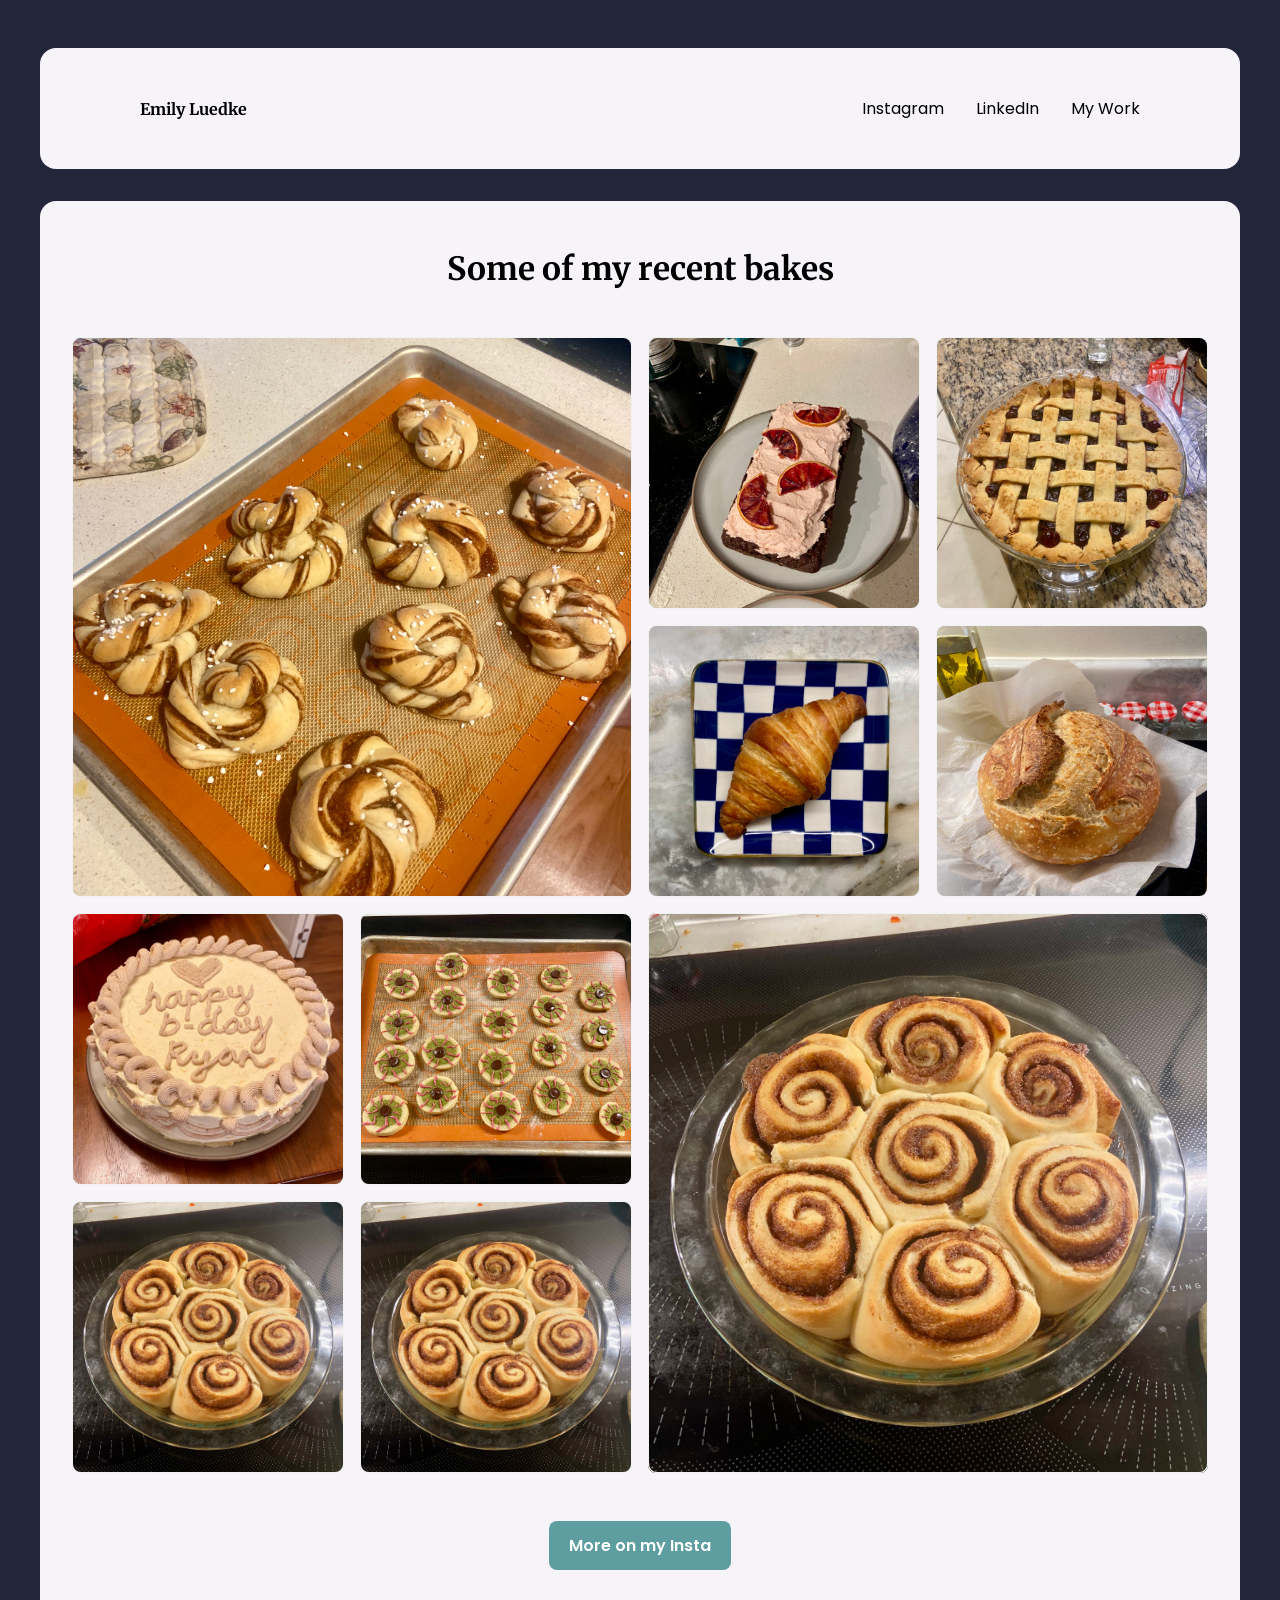
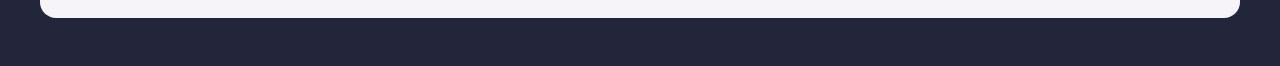
==== bakes.html @ c0945ab3 "initial commit" ====
<!DOCTYPE html>
<html lang="en">
<head>
    <meta charset="UTF-8">
    <meta name="viewport" content="width=device-width, initial-scale=1.0">
    <title>Emily Luedke</title>
    <link rel="stylesheet" href="bake-style.css">
</head>

<body>
    <header>
        <nav>
            <ul>
                <li><a href="index.html">Emily Luedke</a></li>
                <li><a href="https://www.instagram.com/emilyluedke/">Instagram</a></li>
                <li><a href="https://www.linkedin.com/in/emily-luedke/">LinkedIn</a></li>
                <li><a href="bakes.html">My Work</a></li>
            </ul>
        </nav>
    </header>

    <section id="my-work">
        <h2>Some of my recent bakes</h2>
        <div id="test" class="grid-container">
            
            <div style="grid-area: img1" class="flip-box">
                <div class="flip-box-inner">
                    <div class="flip-box-front">
                        <img  src="bakes/kanellbular.jpg" alt="">
                    </div>
                    <div class="flip-box-back">
                        <div>Kanelbullar (Swedish cardamom buns)</div>
                    </div>
                </div>
            </div>

            <div style="grid-area: img2" class="flip-box">
                <div class="flip-box-inner">
                    <div class="flip-box-front">
                        <img src="bakes/blood-orange.jpg" alt="liuywehrf">
                    </div>
                    <div class="flip-box-back">
                        <div>Blood oranage chocolate cake.</div>
                    </div>
                </div>
            </div>

            <div style="grid-area: img3" class="flip-box">
                <div class="flip-box-inner">
                    <div class="flip-box-front">
                        <img  src="bakes/cherry-pie.jpg" alt="">
                    </div>
                    <div class="flip-box-back">
                        <div>Cherry pie.</div>
                    </div>
                </div>
            </div>

            <div style="grid-area: img4" class="flip-box">
                <div class="flip-box-inner">
                    <div class="flip-box-front">
                        <img  src="bakes/croisant.jpg" alt="">
                    </div>
                    <div class="flip-box-back">
                        <div>Croissants.</div>
                    </div>
                </div>
            </div>

            <div style="grid-area: img5" class="flip-box">
                <div class="flip-box-inner">
                    <div class="flip-box-front">
                        <img  src="bakes/sourdough.jpeg" alt="">
                    </div>
                    <div class="flip-box-back">
                        <div>Sourdough bread.</div>
                    </div>
                </div>
            </div>

            <div style="grid-area: img6" class="flip-box">
                <div class="flip-box-inner">
                    <div class="flip-box-front">
                        <img  src="bakes/cake.jpeg" alt="">
                    </div>
                    <div class="flip-box-back">
                        <div>Cardamom orange cake.</div>
                    </div>
                </div>
            </div>

            <div style="grid-area: img7" class="flip-box">
                <div class="flip-box-inner">
                    <div class="flip-box-front">
                        <img  src="bakes/halloween.jpeg" alt="">
                    </div>
                    <div class="flip-box-back">
                        <div>Spooky sugar cookies.</div>
                    </div>
                </div>
            </div>

            <div style="grid-area: img8" class="flip-box">
                <div class="flip-box-inner">
                    <div class="flip-box-front">
                        <img  src="bakes/cinnamon-rolls.jpeg" alt="">
                    </div>
                    <div class="flip-box-back">
                        <div>Cinnamon rolls.</div>
                    </div>
                </div>
            </div>

            <div style="grid-area: img9" class="flip-box">
                <div class="flip-box-inner">
                    <div class="flip-box-front">
                        <img  src="bakes/cinnamon-rolls.jpeg" alt="">
                    </div>
                    <div class="flip-box-back">
                        <div>Tejuygxt.</div>
                    </div>
                </div>
            </div>

            <div style="grid-area: img10" class="flip-box">
                <div class="flip-box-inner">
                    <div class="flip-box-front">
                        <img  src="bakes/cinnamon-rolls.jpeg" alt="">
                    </div>
                    <div class="flip-box-back">
                        <div>Tejuygxt.</div>
                    </div>
                </div>
            </div>
           
            <!-- <img style="grid-area: img1" src="bakes/kanellbular.jpg" alt="">  -->
            <!-- <img style="grid-area: img2" src="bakes/blood-orange.jpg" alt="">  -->
            <!-- <img style="grid-area: img3" src="bakes/cherry-pie.jpg" alt=""> -->
            <!-- <img style="grid-area: img4" src="bakes/croisant.jpg" alt=""> -->
            <!-- <img style="grid-area: img5" src="bakes/sourdough.jpeg" alt=""> -->
            <!-- <img style="grid-area: img6" src="bakes/cake.jpeg" alt=""> -->
            <!-- <img style="grid-area: img7" src="bakes/halloween.jpeg" alt=""> -->
            <img style="grid-area: img8" src="bakes/cinnamon-rolls.jpeg" alt="">
            <!-- <img style="grid-area: img9" src="bakes/cinnamon-rolls.jpeg" alt=""> -->
            <!-- <img style="grid-area: img3" src="bakes/cinnamon-rolls.jpeg" alt=""> -->
        <!-- <span style="grid-area: img3"></span> -->
        </div>
        <a href="https://www.instagram.com/emilyluedke/" class="cta-button">More on my Insta</a>
    </section>
</body>
---- bake-style.css ----
@import url('https://fonts.googleapis.com/css2?family=Cormorant+Garamond:ital,wght@0,300..700;1,300..700&display=swap');
@import url('https://fonts.googleapis.com/css2?family=Cormorant+Garamond:ital,wght@0,300..700;1,300..700&family=Poppins:ital,wght@0,100;0,200;0,300;0,400;0,500;0,600;0,700;0,800;0,900;1,100;1,200;1,300;1,400;1,500;1,600;1,700;1,800;1,900&display=swap');
@import url('https://fonts.googleapis.com/css2?family=Cormorant+Garamond:ital,wght@0,300..700;1,300..700&family=Merriweather:ital,opsz,wght@0,18..144,300..900;1,18..144,300..900&family=Poppins:ital,wght@0,100;0,200;0,300;0,400;0,500;0,600;0,700;0,800;0,900;1,100;1,200;1,300;1,400;1,500;1,600;1,700;1,800;1,900&display=swap');

:root {
    --base-color: #ffffff;
    --text-color: #000000;
    --primary-color: #5F9EA0;
    --secondary-color: #9999ff;
    --color-1: #F9F6F3;
    --color-2: #F3F7F9;
    --color-3: #F6F3F9;
    --color-4: #23263B;
}

* {
    margin: 0;
    padding: 0;
    box-sizing: border-box;
}

html {
    font-family: Poppins,'Segoe UI', Tahoma, Geneva, Verdana, sans-serif;
    color: var(--text-color);
}

body {
    padding: 1em;
    background-color: var(--color-4);
    /*background-image: url('images/baker.JPG');*/
    background-size: auto;
}

h1, h2, h3 {
    font-family: Merriweather, Poppins, 'Segoe UI', Tahoma, Geneva, Verdana, sans-serif;
}

nav {
    margin: 1em auto 1em auto;
    width: min(1000px, 100%);
}

nav ul {
    display: flex;
    align-items: center;
    list-style-type: none;
    gap: 2em;
}

nav li:first-child {
    margin-right: auto;
    font-family: Merriweather, Poppins;
    font-weight: bold;
}

nav a {
    text-decoration: none;
    color: var(--text-color);
}

nav a:hover {
    text-decoration: underline;
}

header, section {
    margin: 2em auto;
    width: min(75em, 100%);
    background-color: var(--color-3);
    padding: min(2em, 15%);
    border-radius: 1em;
}

.flex-container {
    display: flex;
    justify-content: center;
    align-items: center;
    flex-wrap: wrap;
    gap: 3em;
}

header img {
    max-width: 100%;
    border-radius: 1em;
    object-fit: cover;
    object-position: bottom;
}

.text-container {
    flex: 0 1 34em;
}

h1 {
    font-size: 2.5rem;
}

.text-container p {
    margin: .75em 0 1em 0;
    font-size: 1.25rem;
}

.cta-button {
    display: inline-block;
    text-decoration: none;
    color: white;
    background-color: var(--primary-color);
    padding: .75em 1.25em;
    border-radius: .5em;
    font-weight: 600;
}

.secondary {
    background-color: var(--secondary-color);
}

section {
    padding: 3em min(2em, 15%);
    background-color: var(--color-2);
    text-align: center;
}

h2 {
    font-size: 2rem;
}

section p {
    margin-top: 1em;
    font-size: 1.25rem;
}

section#my-work {
    background-color: var(--color-3);
}


details {
    margin-top: 1em;
    background-color: var(--base-color);
    border-radius: 1em;
}

details summary {
    padding: 1em;
    font-size: 1.7rem;
    font-family: Merriweather, Poppins, 'Segoe UI', Tahoma, Geneva, Verdana, sans-serif;
}

details p {
    padding: 0 2em 2em 2em;
}

footer {
    padding-bottom: 1.5em;
    text-align: center;
}

footer a {
    margin: 0 1em;
    text-decoration: none;
    color: var(--text-color);
}

footer a:hover {
    text-decoration: underline;
}

@media(max-width: 988px) {
    header {
        text-align: center;
    }

    header .text-container {
        padding-top: 0;
    }
}

@media(max-width: 640px) {
    nav li {
        display: none;
    }

    nav li:first-child, 
    nav li:last-child {
        display: block;
    }

    header {
        margin-top: 0;
    }

    .cta-button {
        margin-top: .5em;
        width: 100%;
    }

    .grid-container {
        display: flex;
        flex-direction: column;
    }

    .text-container p {
        font-size: 1rem;
    }

    h2 {
        font-size: 1.5rem;
    }
}


.grid-container {
    margin-top: 3em;
    margin-bottom: 3em;
    display: grid;
    width: 100%;
    grid-template-columns: repeat(4, 1fr);
    grid-template-rows: repeat(4, 1fr);
    grid-template-areas: 
    "img1 img1 img2 img3"
    "img1 img1 img4 img5"
    "img6 img7 img8 img8"
    "img9 img10 img8 img8";
    gap: 1em;
}

.grid-container img {
    height: 100%;
    width: 100%;
    border-radius: .5em;
    transition: 100ms ease;
}

/*
.grid-container img:hover {
    scale: 1.05;
}
*/

/* The flip box container - set the width and height to whatever you want. We have added the border property to demonstrate that the flip itself goes out of the box on hover (remove perspective if you don't want the 3D effect */
.flip-box {
  background-color: var(--color-3);
  width: 1fr;
  height: 1fr;
  border: 1px solid #f1f1f1;
  perspective: 1000px; /* Remove this if you don't want the 3D effect */
  border-radius: .5em;
  transition: 1s ease;
}

/* This container is needed to position the front and back side */
.flip-box-inner {
  position: relative;
  width: 100%;
  height: 100%;
  text-align: center;
  transition: transform 0.8s;
  transform-style: preserve-3d;
  border-radius: .5em;
  transition: 1s ease;
}

/* Do an horizontal flip when you move the mouse over the flip box container */
.flip-box:hover .flip-box-inner {
  transform: rotateY(180deg);
}

/* Position the front and back side */
.flip-box-front, .flip-box-back {
  position: absolute;
  width: 100%;
  height: 100%;
  -webkit-backface-visibility: hidden; /* Safari */
  backface-visibility: hidden;
  border-radius: .5em;
  transition: 1s ease;
}

/* Style the front side (fallback if image is missing) */
.flip-box-front {
  background-color: #bbb;
  color: black;
}

.flip-box-back div {
    justify-content: center;
    align-items: center;
    display: flex;
    width: 100%;
    height: 100%;
}

/* Style the back side */
.flip-box-back {
  background-color: var(--color-4);
  color: white;
  transform: rotateY(180deg);
}
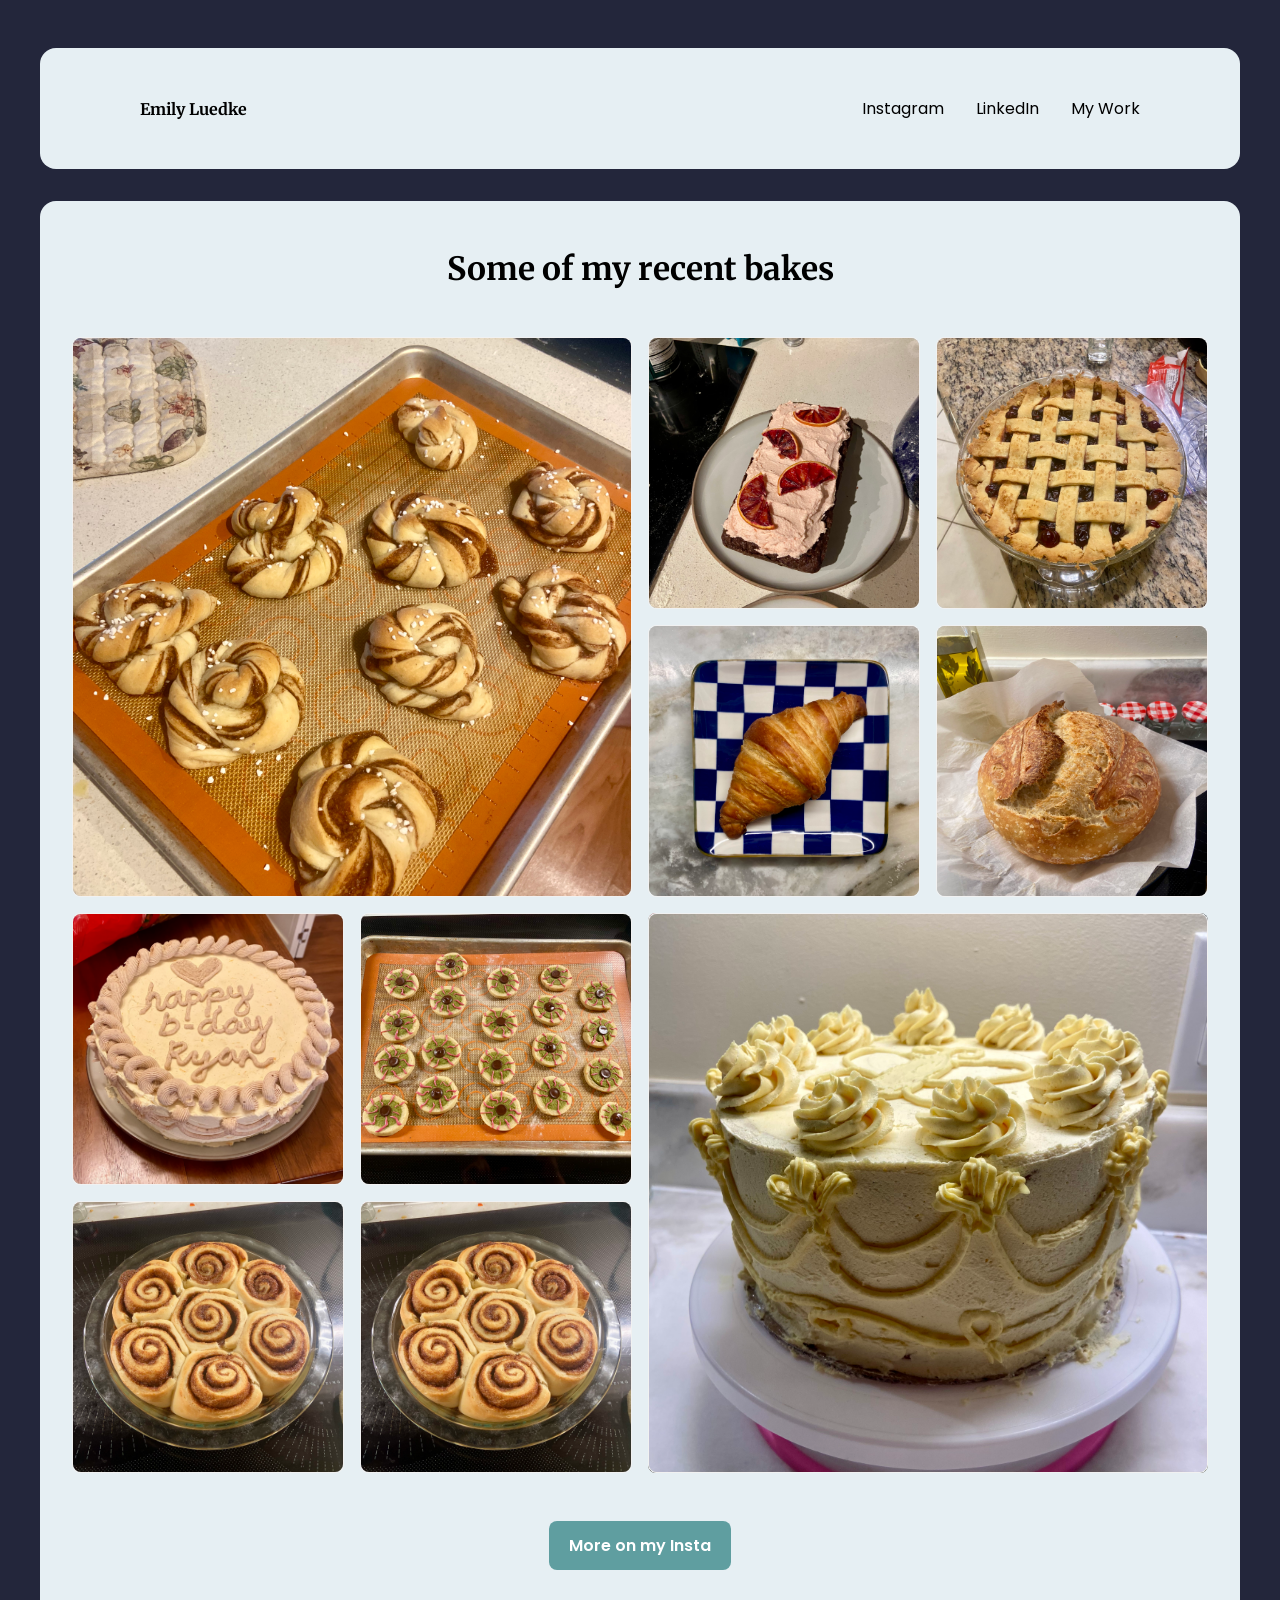
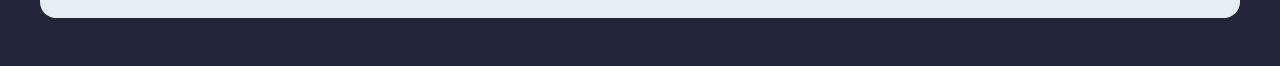
==== commit 6c9e9943: "updating color schemes and faq boxes" ====
--- a/bakes.html
+++ b/bakes.html
@@ -40,7 +40,7 @@
                         <img src="bakes/blood-orange.jpg" alt="liuywehrf">
                     </div>
                     <div class="flip-box-back">
-                        <div>Blood oranage chocolate cake.</div>
+                        <div>Blood oranage chocolate cake</div>
                     </div>
                 </div>
             </div>
@@ -51,7 +51,7 @@
                         <img  src="bakes/cherry-pie.jpg" alt="">
                     </div>
                     <div class="flip-box-back">
-                        <div>Cherry pie.</div>
+                        <div>Cherry pie</div>
                     </div>
                 </div>
             </div>
@@ -62,7 +62,7 @@
                         <img  src="bakes/croisant.jpg" alt="">
                     </div>
                     <div class="flip-box-back">
-                        <div>Croissants.</div>
+                        <div>Croissants</div>
                     </div>
                 </div>
             </div>
@@ -73,7 +73,7 @@
                         <img  src="bakes/sourdough.jpeg" alt="">
                     </div>
                     <div class="flip-box-back">
-                        <div>Sourdough bread.</div>
+                        <div>Sourdough bread</div>
                     </div>
                 </div>
             </div>
@@ -84,7 +84,7 @@
                         <img  src="bakes/cake.jpeg" alt="">
                     </div>
                     <div class="flip-box-back">
-                        <div>Cardamom orange cake.</div>
+                        <div>Cardamom orange cake</div>
                     </div>
                 </div>
             </div>
@@ -95,7 +95,7 @@
                         <img  src="bakes/halloween.jpeg" alt="">
                     </div>
                     <div class="flip-box-back">
-                        <div>Spooky sugar cookies.</div>
+                        <div>Spooky sugar cookies</div>
                     </div>
                 </div>
             </div>
@@ -103,10 +103,10 @@
             <div style="grid-area: img8" class="flip-box">
                 <div class="flip-box-inner">
                     <div class="flip-box-front">
-                        <img  src="bakes/cinnamon-rolls.jpeg" alt="">
+                        <img  src="bakes/cake2.jpeg" alt="">
                     </div>
                     <div class="flip-box-back">
-                        <div>Cinnamon rolls.</div>
+                        <div>Mango sticky rice cake</div>
                     </div>
                 </div>
             </div>
@@ -117,7 +117,7 @@
                         <img  src="bakes/cinnamon-rolls.jpeg" alt="">
                     </div>
                     <div class="flip-box-back">
-                        <div>Tejuygxt.</div>
+                        <div>Cinnamon rolls</div>
                     </div>
                 </div>
             </div>
--- a/bake-style.css
+++ b/bake-style.css
@@ -11,6 +11,7 @@
     --color-2: #F3F7F9;
     --color-3: #F6F3F9;
     --color-4: #23263B;
+    --color-5: #e6eff3;
 }
 
 * {
@@ -65,7 +66,7 @@
 header, section {
     margin: 2em auto;
     width: min(75em, 100%);
-    background-color: var(--color-3);
+    background-color: var(--color-5);
     padding: min(2em, 15%);
     border-radius: 1em;
 }
@@ -128,7 +129,7 @@
 }
 
 section#my-work {
-    background-color: var(--color-3);
+    background-color: var(--color-5);
 }
 
 
@@ -237,7 +238,7 @@
 
 /* The flip box container - set the width and height to whatever you want. We have added the border property to demonstrate that the flip itself goes out of the box on hover (remove perspective if you don't want the 3D effect */
 .flip-box {
-  background-color: var(--color-3);
+  background-color: var(--color-5);
   width: 1fr;
   height: 1fr;
   border: 1px solid #f1f1f1;
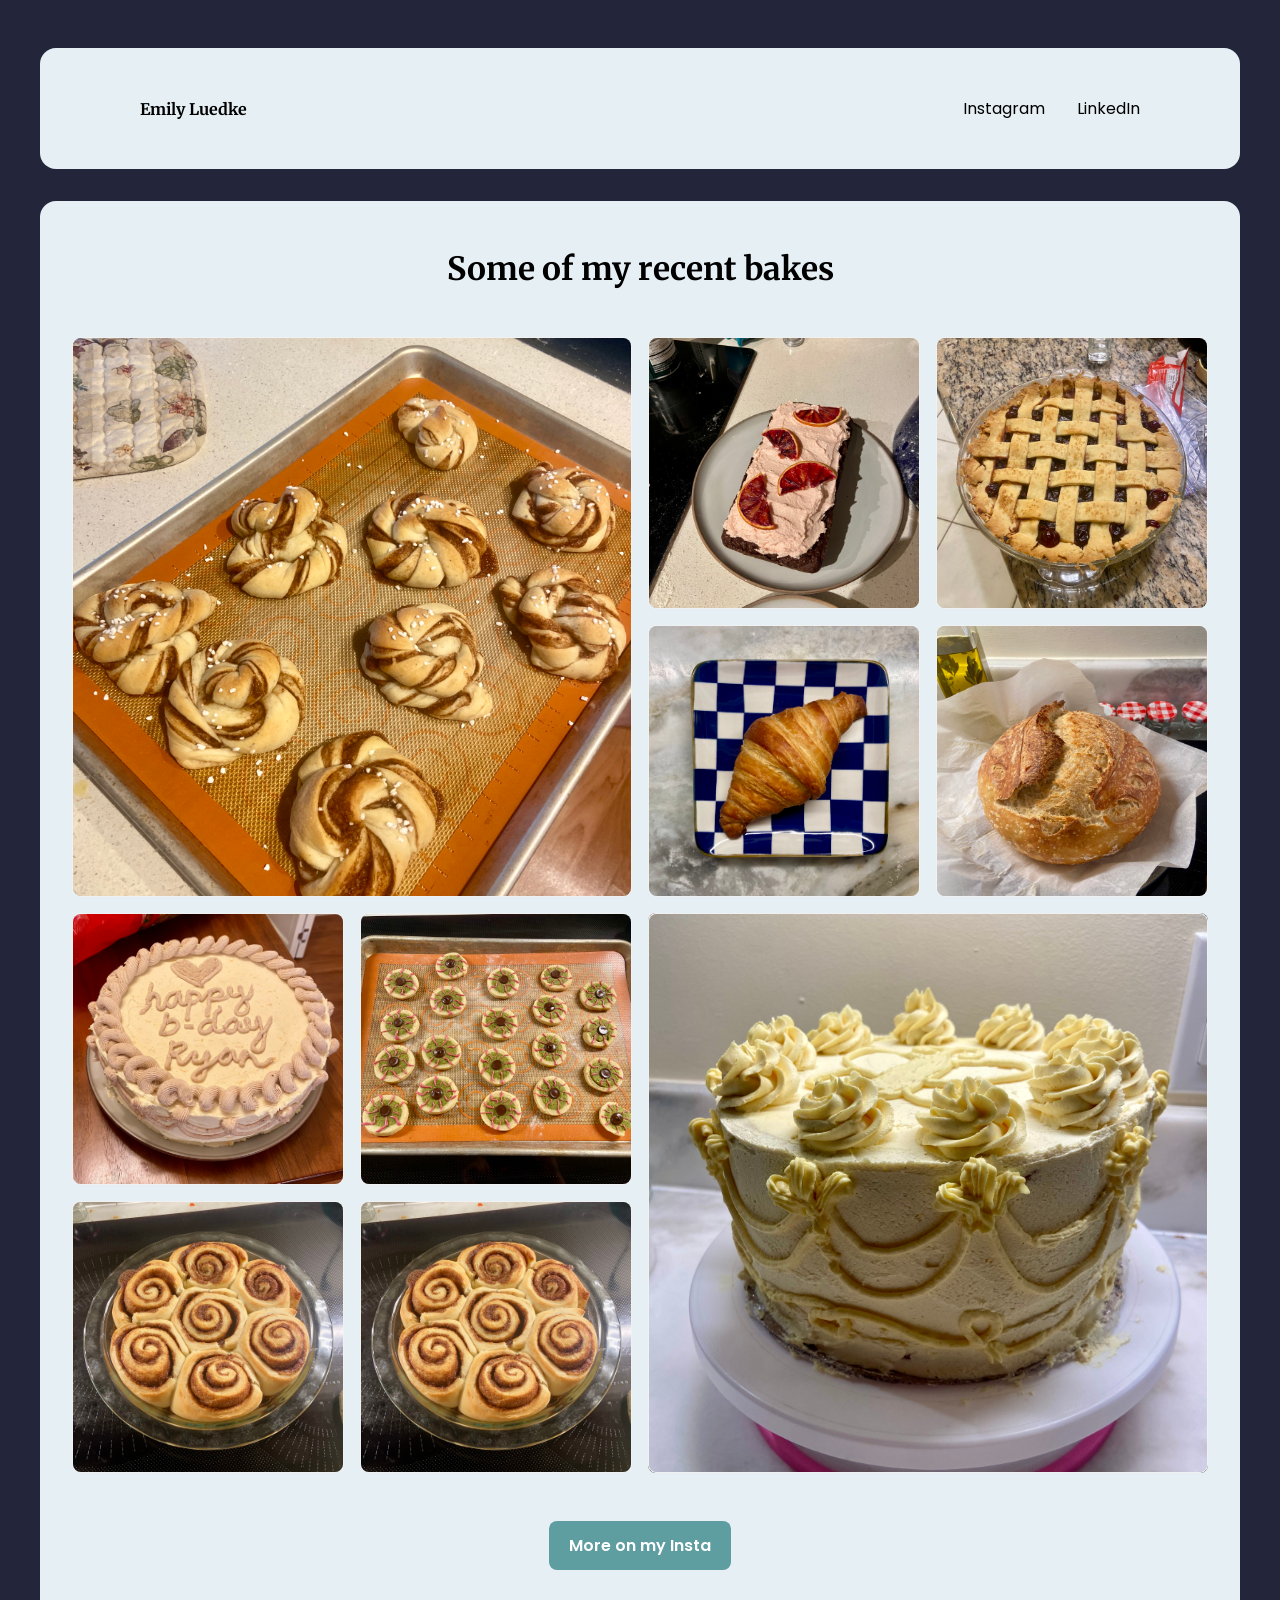
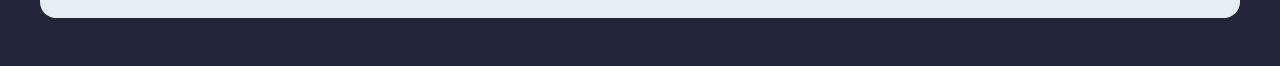
==== commit b59fe8ab: "found something temp for the middle section" ====
--- a/bakes.html
+++ b/bakes.html
@@ -14,7 +14,6 @@
                 <li><a href="index.html">Emily Luedke</a></li>
                 <li><a href="https://www.instagram.com/emilyluedke/">Instagram</a></li>
                 <li><a href="https://www.linkedin.com/in/emily-luedke/">LinkedIn</a></li>
-                <li><a href="bakes.html">My Work</a></li>
             </ul>
         </nav>
     </header>
